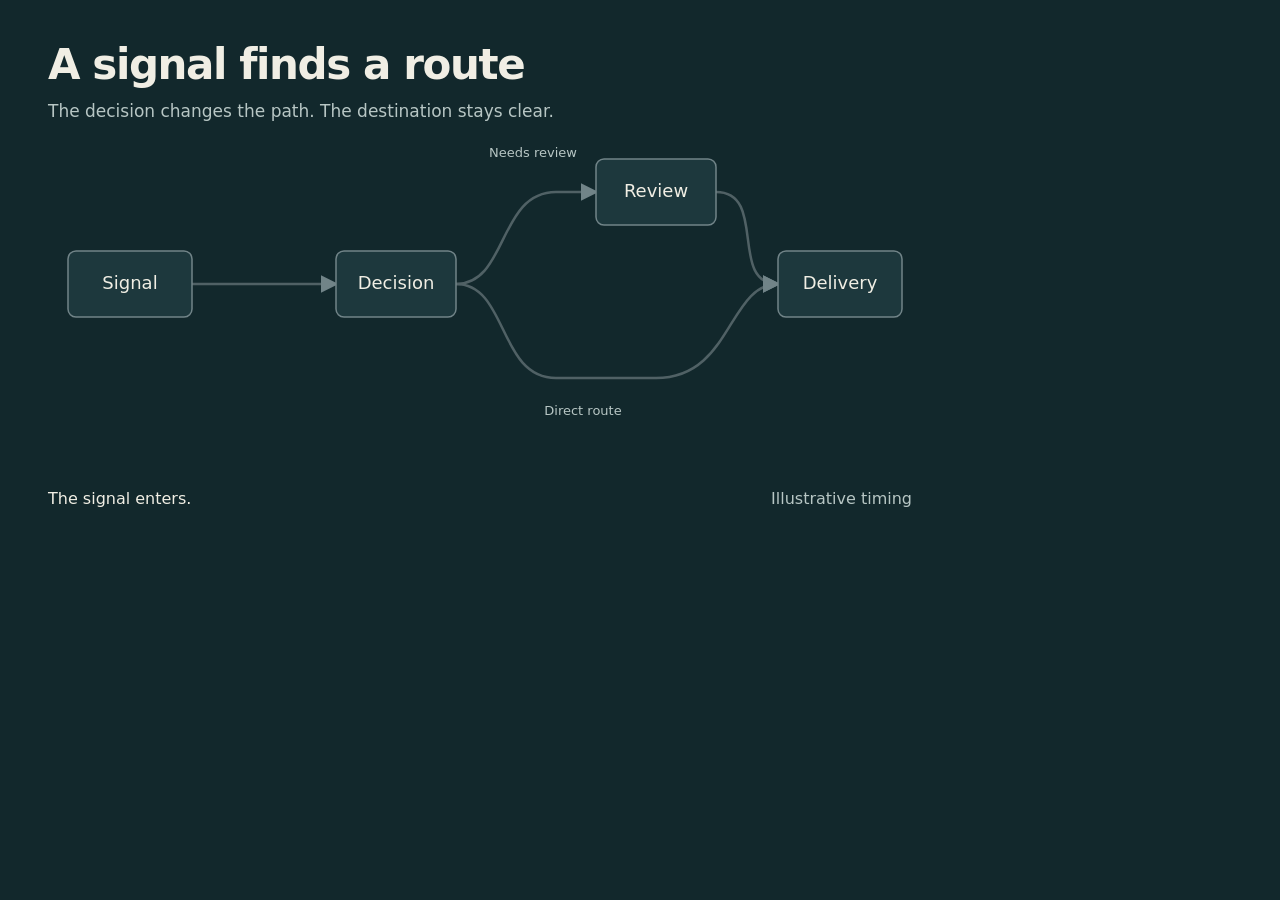
==== examples/causal-flow/index.html @ c353969d "Publish adaptive animation skill with verified motion workflows and release assets" ====
<!doctype html>
<html lang="en"><meta charset="utf-8"><meta name="viewport" content="width=device-width,initial-scale=1">
<title>A signal finds a route</title>
<style>
*{box-sizing:border-box}body{margin:0;background:#12282c;color:#f0eee4;font-family:system-ui,sans-serif}main{width:960px;height:540px;position:relative;overflow:hidden;padding:42px 48px;background:#12282c}h1{font-size:42px;line-height:1.1;letter-spacing:-1.4px;font-weight:550;margin:0}p{color:#b7c6c4;margin:13px 0;font-size:17px}svg{position:absolute;left:48px;top:140px;width:864px;height:290px;overflow:visible}path{fill:none;stroke:#506165;stroke-width:2.5}path.active{stroke:#f8a36b;stroke-width:4}rect{fill:#1d383d;stroke:#718488;stroke-width:1.5}text{fill:#f0eee4;font-size:18px;text-anchor:middle;dominant-baseline:middle}.small{font-size:13px;fill:#b7c6c4}.foot{position:absolute;bottom:32px;left:48px;right:48px;display:flex;justify-content:space-between;font-size:16px}.foot span:last-child{color:#b7c6c4}nav{padding:16px 48px;display:flex;gap:12px;align-items:center;max-width:960px}button,input{font:inherit}button{padding:8px 14px;color:#12282c;background:#f0eee4;border:0;border-radius:3px}button:focus-visible,input:focus-visible{outline:3px solid #f8a36b;outline-offset:3px}input{flex:1;accent-color:#f8a36b}output{min-width:55px}nav[hidden]{display:none}
</style>
<main id="causal" data-composition-id="causal" data-start="0" data-duration="8" data-width="960" data-height="540" aria-label="Illustrative signal routing explanation">
<h1>A signal finds a route</h1><p>The decision changes the path. The destination stays clear.</p>
<svg viewBox="0 0 864 290" role="img" aria-labelledby="diagram-title diagram-description">
<title id="diagram-title">Signal routing with an optional review</title><desc id="diagram-description">An incoming signal reaches a decision. A signal needing review goes through Review before Delivery. A direct signal skips Review. Timing is illustrative.</desc>
<defs><marker id="arrow" markerWidth="7" markerHeight="7" refX="6" refY="3.5" orient="auto"><path d="M0 0 L7 3.5 L0 7" style="fill:#718488;stroke:none"/></marker></defs>
<path id="incoming" d="M144 144 L288 144" marker-end="url(#arrow)"/><path id="review-path" d="M408 144 C460 144 450 52 508 52 L548 52" marker-end="url(#arrow)"/>
<path id="direct-path" d="M408 144 C460 144 450 238 508 238 L608 238 C684 238 680 144 730 144" marker-end="url(#arrow)"/>
<path id="review-delivery" d="M668 52 C720 52 680 144 730 144" marker-end="url(#arrow)"/>
<path id="guide-incoming" d="M82 144 L348 144" visibility="hidden"/><path id="guide-review" d="M348 144 L408 144 C460 144 450 52 508 52 L608 52" visibility="hidden"/><path id="guide-reviewed" d="M608 52 L668 52 C720 52 680 144 730 144 L792 144" visibility="hidden"/><path id="guide-direct" d="M348 144 L408 144 C460 144 450 238 508 238 L608 238 C684 238 680 144 730 144 L792 144" visibility="hidden"/><circle id="token" cx="82" cy="144" r="8" fill="#f8a36b"/><g id="source"><rect x="20" y="111" width="124" height="66" rx="8"/><text x="82" y="144">Signal</text></g>
<g id="decision"><rect x="288" y="111" width="120" height="66" rx="8"/><text x="348" y="144">Decision</text></g>
<g id="review"><rect x="548" y="19" width="120" height="66" rx="8"/><text x="608" y="52">Review</text></g>
<g id="delivery"><rect x="730" y="111" width="124" height="66" rx="8"/><text x="792" y="144">Delivery</text></g>
<text class="small" x="485" y="13">Needs review</text><text class="small" x="535" y="271">Direct route</text>

</svg>
<div class="foot"><span id="caption">The signal enters.</span><span>Illustrative timing</span></div>
</main>
<nav id="controls" hidden aria-label="Animation controls"><button id="play" aria-pressed="false">Play</button><button id="restart">Restart</button><button id="route">Use direct route</button><input id="seek" aria-label="Time in seconds" type="range" min="0" max="8" step="0.01" value="0"><output id="time">0.00 s</output></nav>
<script>
const token=document.querySelector('#token'),caption=document.querySelector('#caption'),seek=document.querySelector('#seek'),time=document.querySelector('#time');
let current=0,needsReview=true,playing=false,last=0,raf=0;
const clamp=n=>Math.max(0,Math.min(1,n));const ease=n=>{n=clamp(n);return n*n*(3-2*n)};
function point(id,progress){const path=document.getElementById(id);return path.getPointAtLength(path.getTotalLength()*ease(progress));}
function light(id,on){document.getElementById(id).classList.toggle('active',on);}
window.renderFrame=function(seconds){
 current=Math.max(0,Math.min(8,Number(seconds)||0));let p;
 light('incoming',current>=.7);light('review-path',needsReview&&current>=2.4);light('review-delivery',needsReview&&current>=5);light('direct-path',!needsReview&&current>=2.4);
 document.querySelector('#review').style.opacity=needsReview?1:.4;
 for(const [id,active] of [['decision',current>=2.1&&current<3.1],['review',needsReview&&current>=4.5&&current<5.7],['delivery',current>=6.9]]){const rect=document.querySelector('#'+id+' rect');rect.style.stroke=active?'#f8a36b':'#718488';rect.style.strokeWidth=active?'3':'1.5';}
 if(current<2.4){p=point('guide-incoming',(current-.7)/1.7);caption.textContent=current<.7?'The signal enters.':'The signal reaches the decision.';}
 else if(needsReview&&current<5){p=point('guide-review',(current-2.7)/1.8);caption.textContent='This signal needs a review.';}
 else if(needsReview){p=point('guide-reviewed',(current-5.3)/1.6);caption.textContent=current<7?'Review clears the path to delivery.':'The signal arrives. The route remains visible.';}
 else{p=point('guide-direct',(current-2.7)/3.8);caption.textContent=current<7?'This signal takes the direct route.':'The signal arrives. The route remains visible.';}
 token.setAttribute('cx',p.x);token.setAttribute('cy',p.y);seek.value=current;time.textContent=current.toFixed(2)+' s';
};
const preference=matchMedia('(prefers-reduced-motion: reduce)');
function stop(){playing=false;cancelAnimationFrame(raf);document.querySelector('#play').textContent='Play';document.querySelector('#play').setAttribute('aria-pressed','false');}
function step(now){if(!playing)return;renderFrame(current+(now-last)/1000);last=now;if(current>=8){stop();return;}raf=requestAnimationFrame(step);}
function play(){if(preference.matches)return;playing=true;last=performance.now();document.querySelector('#play').textContent='Pause';document.querySelector('#play').setAttribute('aria-pressed','true');raf=requestAnimationFrame(step);}
function motionPreference(){if(preference.matches){stop();renderFrame(8);}document.querySelector('#play').disabled=preference.matches;}
if(new URLSearchParams(location.search).get('preview')==='1'){
 document.querySelector('#controls').hidden=false;
 function fit(){const scale=Math.min(1,innerWidth/960);const main=document.querySelector('main');main.style.transformOrigin='top left';main.style.transform='scale('+scale+')';main.style.marginBottom=(540*(scale-1))+'px';document.querySelector('#controls').style.width='100%';document.querySelector('#controls').style.padding='16px';document.querySelector('#controls').style.flexWrap='wrap';}
 fit();addEventListener('resize',fit);
 document.querySelector('#play').onclick=()=>{if(playing)stop();else{if(current>=8)renderFrame(0);play();}};
 document.querySelector('#restart').onclick=()=>{stop();renderFrame(preference.matches?8:0);};
 document.querySelector('#route').onclick=()=>{stop();needsReview=!needsReview;document.querySelector('#route').textContent=needsReview?'Use direct route':'Use review route';renderFrame(preference.matches?8:0);};
 seek.oninput=()=>{stop();renderFrame(seek.value);};preference.addEventListener('change',motionPreference);motionPreference();
}
// Capture never reads wall time or motion preferences. Only explicit preview uses a live clock.
renderFrame(new URLSearchParams(location.search).get('preview')==='1'&&preference.matches?8:0);
</script></html>
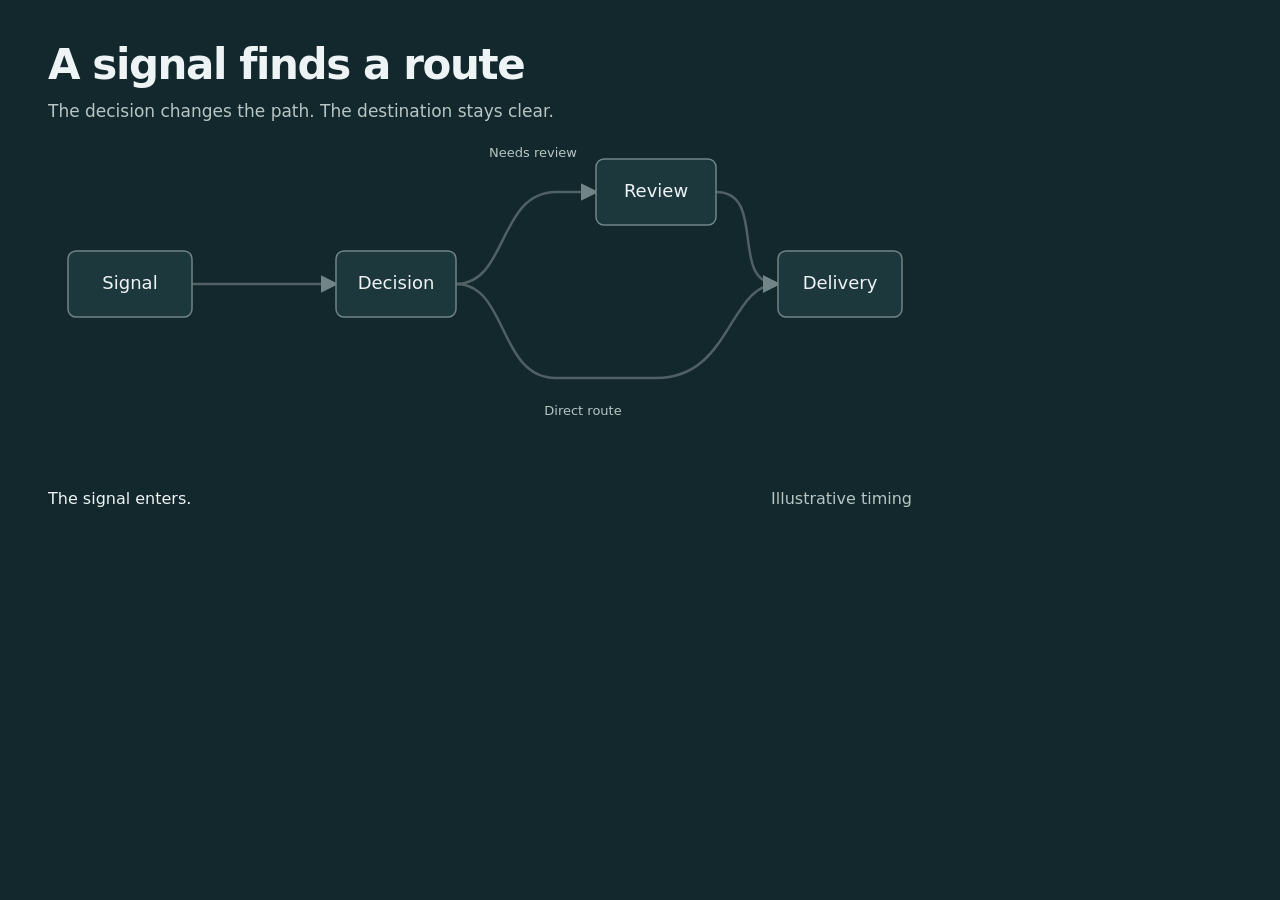
==== commit 774b1f70: "Refresh animation example and editable presentation palette" ====
--- a/examples/causal-flow/index.html
+++ b/examples/causal-flow/index.html
@@ -2,7 +2,7 @@
 <html lang="en"><meta charset="utf-8"><meta name="viewport" content="width=device-width,initial-scale=1">
 <title>A signal finds a route</title>
 <style>
-*{box-sizing:border-box}body{margin:0;background:#12282c;color:#f0eee4;font-family:system-ui,sans-serif}main{width:960px;height:540px;position:relative;overflow:hidden;padding:42px 48px;background:#12282c}h1{font-size:42px;line-height:1.1;letter-spacing:-1.4px;font-weight:550;margin:0}p{color:#b7c6c4;margin:13px 0;font-size:17px}svg{position:absolute;left:48px;top:140px;width:864px;height:290px;overflow:visible}path{fill:none;stroke:#506165;stroke-width:2.5}path.active{stroke:#f8a36b;stroke-width:4}rect{fill:#1d383d;stroke:#718488;stroke-width:1.5}text{fill:#f0eee4;font-size:18px;text-anchor:middle;dominant-baseline:middle}.small{font-size:13px;fill:#b7c6c4}.foot{position:absolute;bottom:32px;left:48px;right:48px;display:flex;justify-content:space-between;font-size:16px}.foot span:last-child{color:#b7c6c4}nav{padding:16px 48px;display:flex;gap:12px;align-items:center;max-width:960px}button,input{font:inherit}button{padding:8px 14px;color:#12282c;background:#f0eee4;border:0;border-radius:3px}button:focus-visible,input:focus-visible{outline:3px solid #f8a36b;outline-offset:3px}input{flex:1;accent-color:#f8a36b}output{min-width:55px}nav[hidden]{display:none}
+*{box-sizing:border-box}body{margin:0;background:#12282c;color:#EEF4F5;font-family:system-ui,sans-serif}main{width:960px;height:540px;position:relative;overflow:hidden;padding:42px 48px;background:#12282c}h1{font-size:42px;line-height:1.1;letter-spacing:-1.4px;font-weight:550;margin:0}p{color:#b7c6c4;margin:13px 0;font-size:17px}svg{position:absolute;left:48px;top:140px;width:864px;height:290px;overflow:visible}path{fill:none;stroke:#506165;stroke-width:2.5}path.active{stroke:#D9E86D;stroke-width:4}rect{fill:#1d383d;stroke:#718488;stroke-width:1.5}text{fill:#EEF4F5;font-size:18px;text-anchor:middle;dominant-baseline:middle}.small{font-size:13px;fill:#b7c6c4}.foot{position:absolute;bottom:32px;left:48px;right:48px;display:flex;justify-content:space-between;font-size:16px}.foot span:last-child{color:#b7c6c4}nav{padding:16px 48px;display:flex;gap:12px;align-items:center;max-width:960px}button,input{font:inherit}button{padding:8px 14px;color:#12282c;background:#EEF4F5;border:0;border-radius:3px}button:focus-visible,input:focus-visible{outline:3px solid #D9E86D;outline-offset:3px}input{flex:1;accent-color:#D9E86D}output{min-width:55px}nav[hidden]{display:none}
 </style>
 <main id="causal" data-composition-id="causal" data-start="0" data-duration="8" data-width="960" data-height="540" aria-label="Illustrative signal routing explanation">
 <h1>A signal finds a route</h1><p>The decision changes the path. The destination stays clear.</p>
@@ -12,7 +12,7 @@
 <path id="incoming" d="M144 144 L288 144" marker-end="url(#arrow)"/><path id="review-path" d="M408 144 C460 144 450 52 508 52 L548 52" marker-end="url(#arrow)"/>
 <path id="direct-path" d="M408 144 C460 144 450 238 508 238 L608 238 C684 238 680 144 730 144" marker-end="url(#arrow)"/>
 <path id="review-delivery" d="M668 52 C720 52 680 144 730 144" marker-end="url(#arrow)"/>
-<path id="guide-incoming" d="M82 144 L348 144" visibility="hidden"/><path id="guide-review" d="M348 144 L408 144 C460 144 450 52 508 52 L608 52" visibility="hidden"/><path id="guide-reviewed" d="M608 52 L668 52 C720 52 680 144 730 144 L792 144" visibility="hidden"/><path id="guide-direct" d="M348 144 L408 144 C460 144 450 238 508 238 L608 238 C684 238 680 144 730 144 L792 144" visibility="hidden"/><circle id="token" cx="82" cy="144" r="8" fill="#f8a36b"/><g id="source"><rect x="20" y="111" width="124" height="66" rx="8"/><text x="82" y="144">Signal</text></g>
+<path id="guide-incoming" d="M82 144 L348 144" visibility="hidden"/><path id="guide-review" d="M348 144 L408 144 C460 144 450 52 508 52 L608 52" visibility="hidden"/><path id="guide-reviewed" d="M608 52 L668 52 C720 52 680 144 730 144 L792 144" visibility="hidden"/><path id="guide-direct" d="M348 144 L408 144 C460 144 450 238 508 238 L608 238 C684 238 680 144 730 144 L792 144" visibility="hidden"/><circle id="token" cx="82" cy="144" r="8" fill="#D9E86D"/><g id="source"><rect x="20" y="111" width="124" height="66" rx="8"/><text x="82" y="144">Signal</text></g>
 <g id="decision"><rect x="288" y="111" width="120" height="66" rx="8"/><text x="348" y="144">Decision</text></g>
 <g id="review"><rect x="548" y="19" width="120" height="66" rx="8"/><text x="608" y="52">Review</text></g>
 <g id="delivery"><rect x="730" y="111" width="124" height="66" rx="8"/><text x="792" y="144">Delivery</text></g>
@@ -32,7 +32,7 @@
  current=Math.max(0,Math.min(8,Number(seconds)||0));let p;
  light('incoming',current>=.7);light('review-path',needsReview&&current>=2.4);light('review-delivery',needsReview&&current>=5);light('direct-path',!needsReview&&current>=2.4);
  document.querySelector('#review').style.opacity=needsReview?1:.4;
- for(const [id,active] of [['decision',current>=2.1&&current<3.1],['review',needsReview&&current>=4.5&&current<5.7],['delivery',current>=6.9]]){const rect=document.querySelector('#'+id+' rect');rect.style.stroke=active?'#f8a36b':'#718488';rect.style.strokeWidth=active?'3':'1.5';}
+ for(const [id,active] of [['decision',current>=2.1&&current<3.1],['review',needsReview&&current>=4.5&&current<5.7],['delivery',current>=6.9]]){const rect=document.querySelector('#'+id+' rect');rect.style.stroke=active?'#D9E86D':'#718488';rect.style.strokeWidth=active?'3':'1.5';}
  if(current<2.4){p=point('guide-incoming',(current-.7)/1.7);caption.textContent=current<.7?'The signal enters.':'The signal reaches the decision.';}
  else if(needsReview&&current<5){p=point('guide-review',(current-2.7)/1.8);caption.textContent='This signal needs a review.';}
  else if(needsReview){p=point('guide-reviewed',(current-5.3)/1.6);caption.textContent=current<7?'Review clears the path to delivery.':'The signal arrives. The route remains visible.';}
